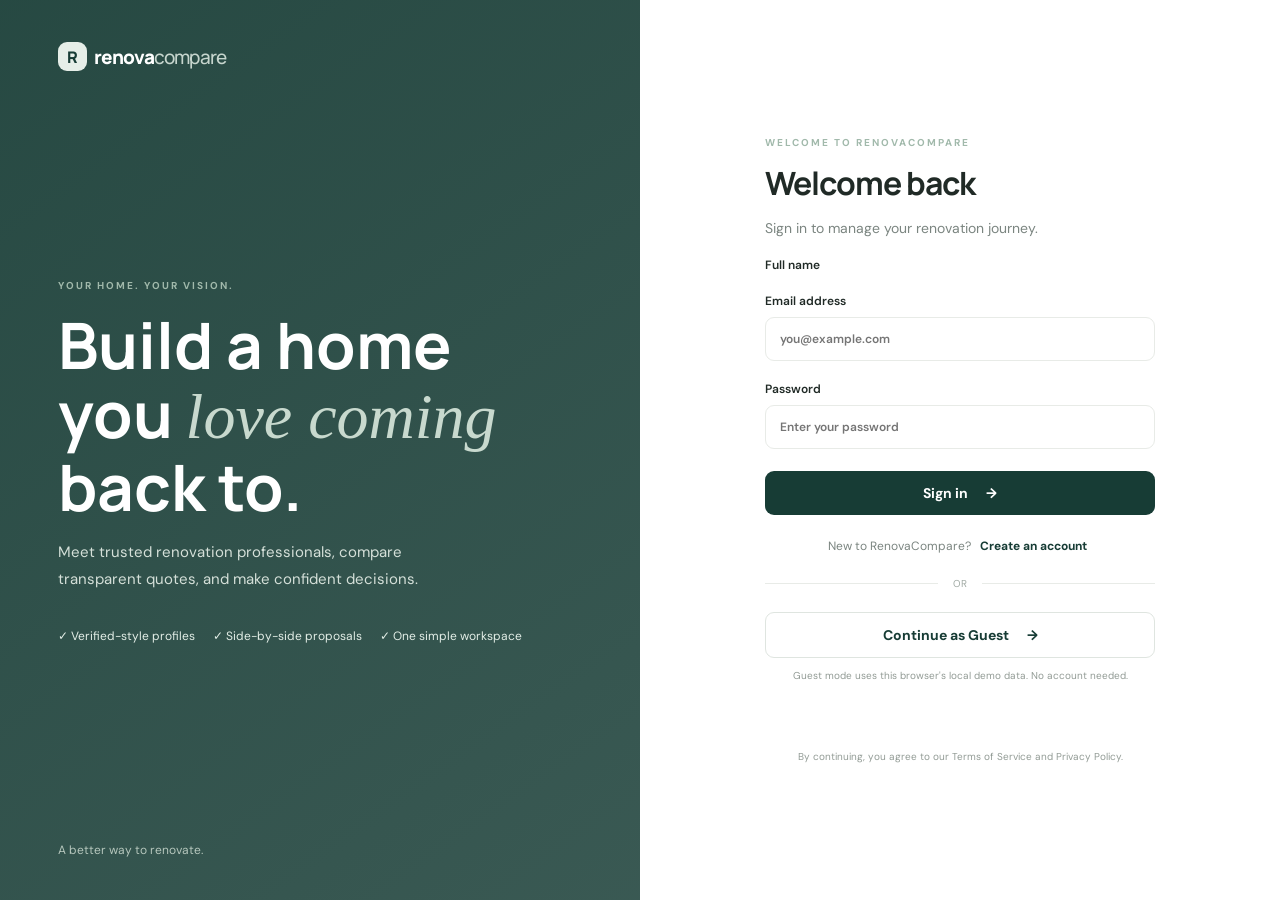
==== index.html @ 408010b1 "My First Github Project" ====
<!DOCTYPE html>
<html lang="en">
<head>
<meta charset="UTF-8"><meta name="viewport" content="width=device-width, initial-scale=1.0">
<meta name="theme-color" content="#173c35"><title>RenovaCompare — Renovation, made simpler</title>
<link rel="preconnect" href="https://fonts.googleapis.com"><link rel="preconnect" href="https://fonts.gstatic.com" crossorigin><link href="https://fonts.googleapis.com/css2?family=DM+Sans:wght@400;500;600;700&family=Manrope:wght@400;500;600;700;800&display=swap" rel="stylesheet">
<link rel="stylesheet" href="style.css">
</head>
<body>
<div id="authScreen" class="auth-screen">
  <div class="auth-visual"><div class="brand brand-light"><span class="brand-mark">R</span> renova<span>compare</span></div><div class="auth-copy"><p class="eyebrow">YOUR HOME. YOUR VISION.</p><h1>Build a home<br>you <em>love coming</em><br>back to.</h1><p>Meet trusted renovation professionals, compare transparent quotes, and make confident decisions.</p><div class="auth-proof"><span>✓ Verified-style profiles</span><span>✓ Side-by-side proposals</span><span>✓ One simple workspace</span></div></div><div class="auth-bottom">A better way to renovate.</div></div>
  <div class="auth-panel"><div class="auth-mobile-brand brand"><span class="brand-mark">R</span> renova<span>compare</span></div><div class="auth-box"><p class="eyebrow">WELCOME TO RENOVACOMPARE</p><h2 id="authTitle">Welcome back</h2><p class="muted" id="authSubtitle">Sign in to manage your renovation journey.</p>
    <form id="authForm"><label>Full name <input id="authName" placeholder="Your name" autocomplete="name" class="hidden"></label><label>Email address <input id="authEmail" type="email" placeholder="you@example.com" required></label><label>Password <input id="authPassword" type="password" placeholder="Enter your password" required minlength="4"></label><button class="btn btn-primary full" id="authSubmit">Sign in <span>→</span></button></form>
    <p class="auth-switch" id="authSwitch">New to RenovaCompare? <button type="button" class="text-btn" id="toggleAuth">Create an account</button></p><div class="or"><span>OR</span></div><button class="btn btn-outline full" id="guestBtn">Continue as Guest <span>→</span></button><p class="tiny center">Guest mode uses this browser's local demo data. No account needed.</p>
  </div><p class="tiny auth-legal">By continuing, you agree to our Terms of Service and Privacy Policy.</p></div>
</div>
<div id="app" class="app hidden">
<aside class="sidebar"><div class="brand"><span class="brand-mark">R</span> renova<span>compare</span></div><div class="workspace-label">WORKSPACE</div><nav><button class="nav-item active" data-page="overview"><span>▦</span> Overview</button><button class="nav-item" data-page="projects"><span>⌂</span> My projects <b id="projectNavCount">2</b></button><button class="nav-item" data-page="contractors"><span>♧</span> Find contractors</button><button class="nav-item" data-page="proposals"><span>▤</span> Compare proposals <b class="nav-dot" id="proposalNavDot"></b></button></nav><div class="sidebar-bottom"><div class="help-card"><div class="help-icon">✦</div><strong>Need a hand?</strong><p>Our renovation guide can help you get started.</p><button id="guideBtn">Explore guide →</button></div><button class="profile-mini" id="profileBtn"><span class="avatar" id="sideAvatar">G</span><span><strong id="sideName">Guest User</strong><small id="sideRole">Homeowner account</small></span><span class="dots">•••</span></button></div></aside>
<main class="main"><header class="topbar"><div><span class="crumb">Workspace</span><span class="crumb-sep">/</span><strong id="pageCrumb">Overview</strong></div><div class="top-actions"><span class="demo-pill"><i></i> Demo workspace</span><button class="icon-btn" id="notifBtn" aria-label="Notifications">♧<i></i></button><button class="avatar top-avatar" id="topAvatar">G</button></div></header>
<div class="content" id="pageContent"></div>
</main></div>
<div class="toast" id="toast"></div>
<div class="modal-backdrop hidden" id="modalBackdrop"><div class="modal" id="modal"><button class="modal-close" id="modalClose">×</button><div id="modalContent"></div></div></div>
<script src="app.js"></script>
</body></html>
---- style.css ----
:root{--green:#173c35;--green2:#24584d;--mint:#e8f1ec;--cream:#f7f7f3;--ink:#202a26;--muted:#7b8580;--line:#e8ebe7;--orange:#d98a55;--shadow:0 12px 40px #173c3510}*{box-sizing:border-box}body{margin:0;background:var(--cream);color:var(--ink);font-family:'DM Sans',sans-serif;font-size:14px}button,input,select,textarea{font:inherit}button{cursor:pointer}.hidden{display:none!important}.brand{font:800 19px Manrope,sans-serif;letter-spacing:-.8px;color:var(--green);display:flex;align-items:center;gap:7px}.brand>span:last-child{margin-left:-7px;color:#87918a;font-weight:500}.brand-mark{width:29px;height:29px;border-radius:9px;background:var(--green);color:white;display:grid;place-items:center;font:800 16px Manrope}.auth-screen{min-height:100vh;display:grid;grid-template-columns:1fr 1fr;background:white}.auth-visual{background:linear-gradient(145deg,#173c35ee,#173c35d9),url('https://images.unsplash.com/photo-1600210492486-724fe5c67fb0?auto=format&fit=crop&w=1500&q=85') center/cover;color:white;padding:42px 9%;display:flex;flex-direction:column;justify-content:space-between;min-height:700px}.brand-light{color:white}.brand-light>span:last-child{color:#c6d5cd}.brand-light .brand-mark{background:#e6eee8;color:var(--green)}.auth-copy{max-width:530px;margin:50px 0}.eyebrow{font-size:10px;letter-spacing:2px;font-weight:700;color:#a1b9ab}.auth-copy h1{font:700 clamp(43px,5vw,68px)/1.08 Manrope;margin:18px 0}.auth-copy h1 em{font-family:Georgia,serif;font-weight:400;color:#c8d9ce}.auth-copy>p:not(.eyebrow){font-size:15px;line-height:1.8;color:#d5e0d9;max-width:420px}.auth-proof{display:flex;flex-wrap:wrap;gap:18px;margin-top:35px;color:#e3eee7;font-size:12px}.auth-bottom{color:#b6c7bd;font-size:12px}.auth-panel{display:flex;flex-direction:column;align-items:center;justify-content:center;padding:45px}.auth-box{width:min(100%,390px)}.auth-box h2{font:700 32px Manrope;margin:12px 0 7px;letter-spacing:-1px}.muted{color:var(--muted)}label{display:block;font-size:12px;font-weight:600;margin:20px 0 0}input,select,textarea{display:block;width:100%;border:1px solid var(--line);background:#fff;border-radius:9px;padding:13px 14px;margin-top:8px;outline:none;color:var(--ink)}input:focus,select:focus,textarea:focus{border-color:#679183;box-shadow:0 0 0 3px #24584d12}.btn{border:0;border-radius:9px;padding:13px 17px;font-weight:700;display:inline-flex;align-items:center;justify-content:center;gap:18px}.btn-primary{background:var(--green);color:white}.btn-primary:hover{background:var(--green2)}.btn-outline{border:1px solid #dfe5e0;background:white;color:var(--green)}.full{width:100%;margin-top:22px}.auth-switch{text-align:center;color:var(--muted);font-size:12px;margin:22px 0}.text-btn{border:0;background:none;color:var(--green);font-weight:700}.or{display:flex;align-items:center;gap:15px;color:#a1aaa4;font-size:10px}.or:before,.or:after{content:'';height:1px;background:var(--line);flex:1}.tiny{font-size:10px;color:#929b95;line-height:1.6}.center{text-align:center}.auth-legal{margin-top:55px}.auth-mobile-brand{display:none}.app{min-height:100vh}.sidebar{width:248px;background:white;border-right:1px solid var(--line);position:fixed;inset:0 auto 0 0;padding:28px 18px;display:flex;flex-direction:column;z-index:2}.sidebar .brand{margin:0 8px 53px}.workspace-label{font-size:9px;letter-spacing:1.5px;color:#a0aaa3;font-weight:700;margin:0 10px 13px}.sidebar nav{display:grid;gap:6px}.nav-item{width:100%;border:0;background:transparent;text-align:left;padding:12px 13px;border-radius:8px;color:#69756e;display:flex;align-items:center;gap:13px;font-size:13px}.nav-item>span{font-size:17px;width:18px;text-align:center}.nav-item.active{background:#edf3ef;color:var(--green);font-weight:700}.nav-item b{margin-left:auto;font-size:10px;background:#f0f2ef;padding:3px 7px;border-radius:20px}.nav-dot{width:7px;height:7px;background:var(--orange);padding:0!important}.sidebar-bottom{margin-top:auto}.help-card{background:#f4f6f1;border-radius:12px;padding:16px;margin:0 2px 20px}.help-icon{color:#b8794b;font-size:20px}.help-card strong{display:block;margin:10px 0 5px}.help-card p{font-size:11px;line-height:1.6;color:var(--muted);margin:0 0 12px}.help-card button{border:0;background:none;color:var(--green);font-size:11px;font-weight:700;padding:0}.profile-mini{width:100%;display:flex;align-items:center;gap:10px;border:0;border-top:1px solid var(--line);padding:16px 3px 0;background:white;text-align:left}.avatar{width:34px;height:34px;border-radius:50%;display:grid;place-items:center;background:#e6eee8;color:var(--green);font-weight:700}.profile-mini strong,.profile-mini small{display:block}.profile-mini strong{font-size:11px}.profile-mini small{font-size:10px;color:var(--muted);margin-top:3px}.dots{margin-left:auto;color:#89948d}.main{margin-left:248px;min-height:100vh}.topbar{height:72px;background:#fff;border-bottom:1px solid var(--line);display:flex;align-items:center;justify-content:space-between;padding:0 4.2%;position:sticky;top:0;z-index:1}.crumb{color:#929c95;font-size:12px}.crumb-sep{padding:0 10px;color:#c5ccc7}.topbar strong{font-size:12px}.top-actions{display:flex;align-items:center;gap:20px}.demo-pill{font-size:10px;color:#6e7a72;background:#f4f6f2;border-radius:20px;padding:8px 11px}.demo-pill i{display:inline-block;width:6px;height:6px;background:#6a9b78;border-radius:50%;margin-right:6px}.icon-btn{border:0;background:none;font-size:18px;color:#64736a;position:relative}.icon-btn i{position:absolute;width:5px;height:5px;background:var(--orange);border-radius:50%;right:1px;top:2px}.top-avatar{border:0}.content{max-width:1320px;margin:auto;padding:38px 4.2% 60px}.welcome-row{display:flex;justify-content:space-between;align-items:flex-end;gap:20px;margin-bottom:28px}.welcome-row h1{font:700 29px Manrope;letter-spacing:-1px;margin:6px 0}.welcome-row p{margin:0;color:var(--muted);font-size:12px}.section-kicker{font-size:10px;color:#929d95;letter-spacing:1.4px;font-weight:700}.stats{display:grid;grid-template-columns:repeat(4,1fr);gap:15px;margin-bottom:25px}.stat-card{background:white;border:1px solid var(--line);border-radius:12px;padding:18px 19px}.stat-top{display:flex;justify-content:space-between;color:#89948d;font-size:11px}.stat-icon{width:30px;height:30px;border-radius:9px;background:#edf3ef;color:var(--green);display:grid;place-items:center;font-size:15px}.stat-number{font:700 27px Manrope;margin:14px 0 4px}.stat-foot{font-size:10px;color:#89948d}.stat-foot em{color:#568467;font-style:normal;font-weight:700}.dashboard-grid{display:grid;grid-template-columns:1.45fr 1fr;gap:18px}.panel{background:white;border:1px solid var(--line);border-radius:12px;padding:20px;margin-bottom:18px}.panel-head{display:flex;align-items:center;justify-content:space-between;margin-bottom:18px}.panel-head h3{font:700 14px Manrope;margin:0}.panel-head p{font-size:10px;color:var(--muted);margin:5px 0 0}.link-btn{border:0;background:none;color:var(--green);font-size:11px;font-weight:700}.project-row{display:flex;gap:14px;align-items:center;padding:13px 0;border-top:1px solid #f0f2ef}.project-thumb{width:67px;height:59px;object-fit:cover;border-radius:8px;background:#eee}.project-info{flex:1;min-width:0}.project-info strong{font-size:12px;display:block}.project-info small{font-size:10px;color:var(--muted);display:block;margin-top:5px}.project-meta{text-align:right}.project-meta strong{font-size:12px;display:block}.project-meta small{font-size:10px;color:var(--muted)}.status{font-size:9px;padding:5px 8px;border-radius:20px;background:#edf4ee;color:#4d7959;display:inline-block}.status.pending{background:#fff2e8;color:#a76b3d}.activity{display:flex;gap:12px;padding:12px 0;border-top:1px solid #f0f2ef}.activity-icon{width:30px;height:30px;border-radius:50%;background:#f1f4f0;display:grid;place-items:center;color:var(--green)}.activity strong{font-size:11px;display:block}.activity p{font-size:10px;color:var(--muted);margin:4px 0}.activity time{font-size:9px;color:#a0aaa3}.hero-banner{background:var(--green);border-radius:13px;padding:23px 26px;color:white;display:flex;justify-content:space-between;align-items:center;margin-bottom:22px;overflow:hidden;position:relative}.hero-banner:after{content:'⌂';font:180px Georgia;color:#ffffff0d;position:absolute;right:17%;top:-65px}.hero-banner h2{font:700 19px Manrope;margin:6px 0}.hero-banner p{font-size:11px;color:#c9d9d0;margin:0}.hero-banner .btn{background:#f4f7f3;color:var(--green);z-index:1;font-size:11px}.contractor-grid{display:grid;grid-template-columns:repeat(3,1fr);gap:15px}.contractor-card{background:white;border:1px solid var(--line);border-radius:12px;overflow:hidden}.contractor-cover{height:125px;object-fit:cover;width:100%;background:#e7e9e3}.contractor-body{padding:15px}.contractor-top{display:flex;justify-content:space-between;gap:8px}.contractor-body h3{font:700 13px Manrope;margin:0 0 5px}.contractor-body p{font-size:10px;color:var(--muted);margin:0}.rating{font-size:10px;color:#a66e37;white-space:nowrap}.tag-row{display:flex;flex-wrap:wrap;gap:6px;margin:13px 0}.tag{font-size:9px;padding:5px 7px;background:#f3f5f1;color:#647168;border-radius:5px}.contractor-foot{display:flex;justify-content:space-between;align-items:center;border-top:1px solid var(--line);padding-top:12px}.contractor-foot strong{font-size:11px}.contractor-foot button{border:0;background:none;color:var(--green);font-size:10px;font-weight:700}.toolbar{display:flex;gap:10px;margin:18px 0 20px;flex-wrap:wrap}.toolbar input{max-width:310px;margin:0}.toolbar select{max-width:180px;margin:0}.table-wrap{overflow:auto}.data-table{width:100%;border-collapse:collapse;min-width:600px}.data-table th{text-align:left;color:#929c95;font-size:9px;letter-spacing:.8px;padding:12px;border-bottom:1px solid var(--line)}.data-table td{padding:14px 12px;border-bottom:1px solid #f0f2ef;font-size:11px}.data-table td strong{font-size:11px}.empty{text-align:center;padding:40px 20px;color:var(--muted)}.empty h3{color:var(--ink);font:700 16px Manrope}.proposal-card{border:1px solid var(--line);border-radius:10px;padding:16px;margin-bottom:12px}.proposal-head{display:flex;justify-content:space-between;gap:15px}.proposal-head h3{font:700 13px Manrope;margin:0 0 5px}.proposal-head p{font-size:10px;color:var(--muted);margin:0}.proposal-price{font:700 18px Manrope}.proposal-details{display:flex;gap:22px;margin:15px 0;color:#68756c;font-size:10px}.proposal-actions{display:flex;gap:8px}.small-btn{padding:8px 11px;border-radius:7px;border:1px solid var(--line);background:white;color:var(--green);font-size:10px;font-weight:700}.small-btn.primary{background:var(--green);color:white;border-color:var(--green)}.modal-backdrop{position:fixed;inset:0;background:#13241dcc;z-index:10;display:grid;place-items:center;padding:20px}.modal{width:min(100%,510px);max-height:90vh;overflow:auto;background:white;border-radius:14px;padding:27px;position:relative}.modal-close{position:absolute;right:18px;top:13px;border:0;background:none;font-size:25px;color:#7e8981}.modal h2{font:700 21px Manrope;margin:0 30px 7px 0}.modal>p{font-size:11px;color:var(--muted);line-height:1.6}.modal label{margin-top:15px}.modal textarea{min-height:85px;resize:vertical}.modal .btn{margin-top:18px}.toast{position:fixed;bottom:25px;left:50%;transform:translate(-50%,20px);background:#203d33;color:white;padding:12px 18px;border-radius:8px;font-size:11px;opacity:0;pointer-events:none;transition:.25s;z-index:20}.toast.show{opacity:1;transform:translate(-50%,0)}.guide-list{display:grid;gap:12px;margin-top:20px}.guide-step{display:flex;gap:12px;align-items:flex-start}.guide-step b{width:25px;height:25px;background:#edf3ef;color:var(--green);border-radius:50%;display:grid;place-items:center;font-size:11px;flex:none}.guide-step strong{font-size:12px}.guide-step p{font-size:10px;color:var(--muted);margin:4px 0}
@media(max-width:1000px){.sidebar{width:215px}.main{margin-left:215px}.stats{grid-template-columns:repeat(2,1fr)}.contractor-grid{grid-template-columns:repeat(2,1fr)}}@media(max-width:700px){.auth-screen{grid-template-columns:1fr}.auth-visual{display:none}.auth-panel{min-height:100vh;padding:25px}.auth-mobile-brand{display:flex;margin-bottom:50px}.auth-legal{margin-top:35px}.sidebar{width:64px;padding:20px 8px}.sidebar .brand{margin:0 auto 40px;font-size:0}.sidebar .brand>span:last-child,.workspace-label,.nav-item:not(.active){font-size:0}.sidebar .brand-mark{font-size:16px}.nav-item{justify-content:center;padding:12px 5px;font-size:0}.nav-item>span{font-size:18px}.nav-item b,.sidebar-bottom .help-card,.profile-mini span:not(.avatar){display:none}.profile-mini{justify-content:center}.main{margin-left:64px}.topbar{padding:0 16px;height:60px}.demo-pill{display:none}.top-actions{gap:10px}.content{padding:25px 15px}.welcome-row{align-items:flex-start;flex-direction:column}.welcome-row h1{font-size:24px}.stats{gap:9px}.stat-card{padding:13px}.stat-number{font-size:22px}.dashboard-grid{grid-template-columns:1fr}.contractor-grid{grid-template-columns:1fr}.hero-banner{padding:18px;align-items:flex-start;gap:15px;flex-direction:column}.hero-banner:after{right:0}.project-meta{display:none}.project-thumb{width:55px;height:52px}}
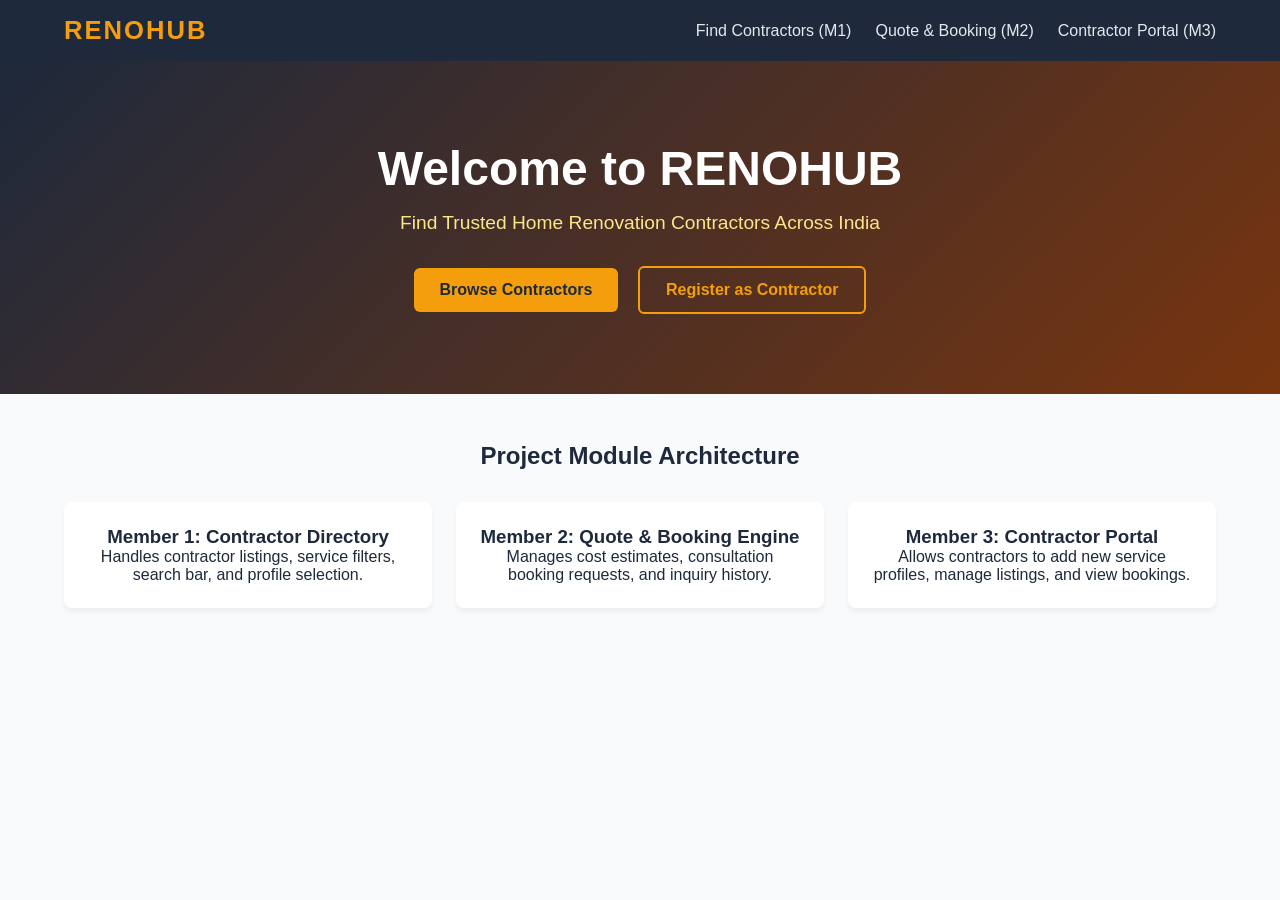
==== commit c5b70faa: "Add files via upload" ====
--- a/index.html
+++ b/index.html
@@ -1,25 +1,48 @@
 <!DOCTYPE html>
 <html lang="en">
 <head>
-<meta charset="UTF-8"><meta name="viewport" content="width=device-width, initial-scale=1.0">
-<meta name="theme-color" content="#173c35"><title>RenovaCompare — Renovation, made simpler</title>
-<link rel="preconnect" href="https://fonts.googleapis.com"><link rel="preconnect" href="https://fonts.gstatic.com" crossorigin><link href="https://fonts.googleapis.com/css2?family=DM+Sans:wght@400;500;600;700&family=Manrope:wght@400;500;600;700;800&display=swap" rel="stylesheet">
-<link rel="stylesheet" href="style.css">
+  <meta charset="UTF-8">
+  <meta name="viewport" content="width=device-width, initial-scale=1.0">
+  <title>RENOHUB | Home Renovation Contractor Marketplace</title>
+  <link rel="stylesheet" href="style.css">
 </head>
 <body>
-<div id="authScreen" class="auth-screen">
-  <div class="auth-visual"><div class="brand brand-light"><span class="brand-mark">R</span> renova<span>compare</span></div><div class="auth-copy"><p class="eyebrow">YOUR HOME. YOUR VISION.</p><h1>Build a home<br>you <em>love coming</em><br>back to.</h1><p>Meet trusted renovation professionals, compare transparent quotes, and make confident decisions.</p><div class="auth-proof"><span>✓ Verified-style profiles</span><span>✓ Side-by-side proposals</span><span>✓ One simple workspace</span></div></div><div class="auth-bottom">A better way to renovate.</div></div>
-  <div class="auth-panel"><div class="auth-mobile-brand brand"><span class="brand-mark">R</span> renova<span>compare</span></div><div class="auth-box"><p class="eyebrow">WELCOME TO RENOVACOMPARE</p><h2 id="authTitle">Welcome back</h2><p class="muted" id="authSubtitle">Sign in to manage your renovation journey.</p>
-    <form id="authForm"><label>Full name <input id="authName" placeholder="Your name" autocomplete="name" class="hidden"></label><label>Email address <input id="authEmail" type="email" placeholder="you@example.com" required></label><label>Password <input id="authPassword" type="password" placeholder="Enter your password" required minlength="4"></label><button class="btn btn-primary full" id="authSubmit">Sign in <span>→</span></button></form>
-    <p class="auth-switch" id="authSwitch">New to RenovaCompare? <button type="button" class="text-btn" id="toggleAuth">Create an account</button></p><div class="or"><span>OR</span></div><button class="btn btn-outline full" id="guestBtn">Continue as Guest <span>→</span></button><p class="tiny center">Guest mode uses this browser's local demo data. No account needed.</p>
-  </div><p class="tiny auth-legal">By continuing, you agree to our Terms of Service and Privacy Policy.</p></div>
-</div>
-<div id="app" class="app hidden">
-<aside class="sidebar"><div class="brand"><span class="brand-mark">R</span> renova<span>compare</span></div><div class="workspace-label">WORKSPACE</div><nav><button class="nav-item active" data-page="overview"><span>▦</span> Overview</button><button class="nav-item" data-page="projects"><span>⌂</span> My projects <b id="projectNavCount">2</b></button><button class="nav-item" data-page="contractors"><span>♧</span> Find contractors</button><button class="nav-item" data-page="proposals"><span>▤</span> Compare proposals <b class="nav-dot" id="proposalNavDot"></b></button></nav><div class="sidebar-bottom"><div class="help-card"><div class="help-icon">✦</div><strong>Need a hand?</strong><p>Our renovation guide can help you get started.</p><button id="guideBtn">Explore guide →</button></div><button class="profile-mini" id="profileBtn"><span class="avatar" id="sideAvatar">G</span><span><strong id="sideName">Guest User</strong><small id="sideRole">Homeowner account</small></span><span class="dots">•••</span></button></div></aside>
-<main class="main"><header class="topbar"><div><span class="crumb">Workspace</span><span class="crumb-sep">/</span><strong id="pageCrumb">Overview</strong></div><div class="top-actions"><span class="demo-pill"><i></i> Demo workspace</span><button class="icon-btn" id="notifBtn" aria-label="Notifications">♧<i></i></button><button class="avatar top-avatar" id="topAvatar">G</button></div></header>
-<div class="content" id="pageContent"></div>
-</main></div>
-<div class="toast" id="toast"></div>
-<div class="modal-backdrop hidden" id="modalBackdrop"><div class="modal" id="modal"><button class="modal-close" id="modalClose">×</button><div id="modalContent"></div></div></div>
-<script src="app.js"></script>
-</body></html>
+  <nav class="navbar">
+    <div class="logo">RENOHUB</div>
+    <ul class="nav-links">
+      <li><a href="member1/contractors.html">Find Contractors (M1)</a></li>
+      <li><a href="member2/quotes.html">Quote &amp; Booking (M2)</a></li>
+      <li><a href="member3/portal.html">Contractor Portal (M3)</a></li>
+    </ul>
+  </nav>
+
+  <header class="hero">
+    <h1>Welcome to RENOHUB</h1>
+    <p>Find Trusted Home Renovation Contractors Across India</p>
+    <div class="hero-buttons">
+      <a href="member1/contractors.html" class="btn primary">Browse Contractors</a>
+      <a href="member3/portal.html" class="btn secondary">Register as Contractor</a>
+    </div>
+  </header>
+
+  <section class="team-section">
+    <h2>Project Module Architecture</h2>
+    <div class="module-grid">
+      <div class="card">
+        <h3>Member 1: Contractor Directory</h3>
+        <p>Handles contractor listings, service filters, search bar, and profile selection.</p>
+      </div>
+      <div class="card">
+        <h3>Member 2: Quote &amp; Booking Engine</h3>
+        <p>Manages cost estimates, consultation booking requests, and inquiry history.</p>
+      </div>
+      <div class="card">
+        <h3>Member 3: Contractor Portal</h3>
+        <p>Allows contractors to add new service profiles, manage listings, and view bookings.</p>
+      </div>
+    </div>
+  </section>
+
+  <script src="app.js"></script>
+</body>
+</html>
--- a/style.css
+++ b/style.css
@@ -1,2 +1,120 @@
-:root{--green:#173c35;--green2:#24584d;--mint:#e8f1ec;--cream:#f7f7f3;--ink:#202a26;--muted:#7b8580;--line:#e8ebe7;--orange:#d98a55;--shadow:0 12px 40px #173c3510}*{box-sizing:border-box}body{margin:0;background:var(--cream);color:var(--ink);font-family:'DM Sans',sans-serif;font-size:14px}button,input,select,textarea{font:inherit}button{cursor:pointer}.hidden{display:none!important}.brand{font:800 19px Manrope,sans-serif;letter-spacing:-.8px;color:var(--green);display:flex;align-items:center;gap:7px}.brand>span:last-child{margin-left:-7px;color:#87918a;font-weight:500}.brand-mark{width:29px;height:29px;border-radius:9px;background:var(--green);color:white;display:grid;place-items:center;font:800 16px Manrope}.auth-screen{min-height:100vh;display:grid;grid-template-columns:1fr 1fr;background:white}.auth-visual{background:linear-gradient(145deg,#173c35ee,#173c35d9),url('https://images.unsplash.com/photo-1600210492486-724fe5c67fb0?auto=format&fit=crop&w=1500&q=85') center/cover;color:white;padding:42px 9%;display:flex;flex-direction:column;justify-content:space-between;min-height:700px}.brand-light{color:white}.brand-light>span:last-child{color:#c6d5cd}.brand-light .brand-mark{background:#e6eee8;color:var(--green)}.auth-copy{max-width:530px;margin:50px 0}.eyebrow{font-size:10px;letter-spacing:2px;font-weight:700;color:#a1b9ab}.auth-copy h1{font:700 clamp(43px,5vw,68px)/1.08 Manrope;margin:18px 0}.auth-copy h1 em{font-family:Georgia,serif;font-weight:400;color:#c8d9ce}.auth-copy>p:not(.eyebrow){font-size:15px;line-height:1.8;color:#d5e0d9;max-width:420px}.auth-proof{display:flex;flex-wrap:wrap;gap:18px;margin-top:35px;color:#e3eee7;font-size:12px}.auth-bottom{color:#b6c7bd;font-size:12px}.auth-panel{display:flex;flex-direction:column;align-items:center;justify-content:center;padding:45px}.auth-box{width:min(100%,390px)}.auth-box h2{font:700 32px Manrope;margin:12px 0 7px;letter-spacing:-1px}.muted{color:var(--muted)}label{display:block;font-size:12px;font-weight:600;margin:20px 0 0}input,select,textarea{display:block;width:100%;border:1px solid var(--line);background:#fff;border-radius:9px;padding:13px 14px;margin-top:8px;outline:none;color:var(--ink)}input:focus,select:focus,textarea:focus{border-color:#679183;box-shadow:0 0 0 3px #24584d12}.btn{border:0;border-radius:9px;padding:13px 17px;font-weight:700;display:inline-flex;align-items:center;justify-content:center;gap:18px}.btn-primary{background:var(--green);color:white}.btn-primary:hover{background:var(--green2)}.btn-outline{border:1px solid #dfe5e0;background:white;color:var(--green)}.full{width:100%;margin-top:22px}.auth-switch{text-align:center;color:var(--muted);font-size:12px;margin:22px 0}.text-btn{border:0;background:none;color:var(--green);font-weight:700}.or{display:flex;align-items:center;gap:15px;color:#a1aaa4;font-size:10px}.or:before,.or:after{content:'';height:1px;background:var(--line);flex:1}.tiny{font-size:10px;color:#929b95;line-height:1.6}.center{text-align:center}.auth-legal{margin-top:55px}.auth-mobile-brand{display:none}.app{min-height:100vh}.sidebar{width:248px;background:white;border-right:1px solid var(--line);position:fixed;inset:0 auto 0 0;padding:28px 18px;display:flex;flex-direction:column;z-index:2}.sidebar .brand{margin:0 8px 53px}.workspace-label{font-size:9px;letter-spacing:1.5px;color:#a0aaa3;font-weight:700;margin:0 10px 13px}.sidebar nav{display:grid;gap:6px}.nav-item{width:100%;border:0;background:transparent;text-align:left;padding:12px 13px;border-radius:8px;color:#69756e;display:flex;align-items:center;gap:13px;font-size:13px}.nav-item>span{font-size:17px;width:18px;text-align:center}.nav-item.active{background:#edf3ef;color:var(--green);font-weight:700}.nav-item b{margin-left:auto;font-size:10px;background:#f0f2ef;padding:3px 7px;border-radius:20px}.nav-dot{width:7px;height:7px;background:var(--orange);padding:0!important}.sidebar-bottom{margin-top:auto}.help-card{background:#f4f6f1;border-radius:12px;padding:16px;margin:0 2px 20px}.help-icon{color:#b8794b;font-size:20px}.help-card strong{display:block;margin:10px 0 5px}.help-card p{font-size:11px;line-height:1.6;color:var(--muted);margin:0 0 12px}.help-card button{border:0;background:none;color:var(--green);font-size:11px;font-weight:700;padding:0}.profile-mini{width:100%;display:flex;align-items:center;gap:10px;border:0;border-top:1px solid var(--line);padding:16px 3px 0;background:white;text-align:left}.avatar{width:34px;height:34px;border-radius:50%;display:grid;place-items:center;background:#e6eee8;color:var(--green);font-weight:700}.profile-mini strong,.profile-mini small{display:block}.profile-mini strong{font-size:11px}.profile-mini small{font-size:10px;color:var(--muted);margin-top:3px}.dots{margin-left:auto;color:#89948d}.main{margin-left:248px;min-height:100vh}.topbar{height:72px;background:#fff;border-bottom:1px solid var(--line);display:flex;align-items:center;justify-content:space-between;padding:0 4.2%;position:sticky;top:0;z-index:1}.crumb{color:#929c95;font-size:12px}.crumb-sep{padding:0 10px;color:#c5ccc7}.topbar strong{font-size:12px}.top-actions{display:flex;align-items:center;gap:20px}.demo-pill{font-size:10px;color:#6e7a72;background:#f4f6f2;border-radius:20px;padding:8px 11px}.demo-pill i{display:inline-block;width:6px;height:6px;background:#6a9b78;border-radius:50%;margin-right:6px}.icon-btn{border:0;background:none;font-size:18px;color:#64736a;position:relative}.icon-btn i{position:absolute;width:5px;height:5px;background:var(--orange);border-radius:50%;right:1px;top:2px}.top-avatar{border:0}.content{max-width:1320px;margin:auto;padding:38px 4.2% 60px}.welcome-row{display:flex;justify-content:space-between;align-items:flex-end;gap:20px;margin-bottom:28px}.welcome-row h1{font:700 29px Manrope;letter-spacing:-1px;margin:6px 0}.welcome-row p{margin:0;color:var(--muted);font-size:12px}.section-kicker{font-size:10px;color:#929d95;letter-spacing:1.4px;font-weight:700}.stats{display:grid;grid-template-columns:repeat(4,1fr);gap:15px;margin-bottom:25px}.stat-card{background:white;border:1px solid var(--line);border-radius:12px;padding:18px 19px}.stat-top{display:flex;justify-content:space-between;color:#89948d;font-size:11px}.stat-icon{width:30px;height:30px;border-radius:9px;background:#edf3ef;color:var(--green);display:grid;place-items:center;font-size:15px}.stat-number{font:700 27px Manrope;margin:14px 0 4px}.stat-foot{font-size:10px;color:#89948d}.stat-foot em{color:#568467;font-style:normal;font-weight:700}.dashboard-grid{display:grid;grid-template-columns:1.45fr 1fr;gap:18px}.panel{background:white;border:1px solid var(--line);border-radius:12px;padding:20px;margin-bottom:18px}.panel-head{display:flex;align-items:center;justify-content:space-between;margin-bottom:18px}.panel-head h3{font:700 14px Manrope;margin:0}.panel-head p{font-size:10px;color:var(--muted);margin:5px 0 0}.link-btn{border:0;background:none;color:var(--green);font-size:11px;font-weight:700}.project-row{display:flex;gap:14px;align-items:center;padding:13px 0;border-top:1px solid #f0f2ef}.project-thumb{width:67px;height:59px;object-fit:cover;border-radius:8px;background:#eee}.project-info{flex:1;min-width:0}.project-info strong{font-size:12px;display:block}.project-info small{font-size:10px;color:var(--muted);display:block;margin-top:5px}.project-meta{text-align:right}.project-meta strong{font-size:12px;display:block}.project-meta small{font-size:10px;color:var(--muted)}.status{font-size:9px;padding:5px 8px;border-radius:20px;background:#edf4ee;color:#4d7959;display:inline-block}.status.pending{background:#fff2e8;color:#a76b3d}.activity{display:flex;gap:12px;padding:12px 0;border-top:1px solid #f0f2ef}.activity-icon{width:30px;height:30px;border-radius:50%;background:#f1f4f0;display:grid;place-items:center;color:var(--green)}.activity strong{font-size:11px;display:block}.activity p{font-size:10px;color:var(--muted);margin:4px 0}.activity time{font-size:9px;color:#a0aaa3}.hero-banner{background:var(--green);border-radius:13px;padding:23px 26px;color:white;display:flex;justify-content:space-between;align-items:center;margin-bottom:22px;overflow:hidden;position:relative}.hero-banner:after{content:'⌂';font:180px Georgia;color:#ffffff0d;position:absolute;right:17%;top:-65px}.hero-banner h2{font:700 19px Manrope;margin:6px 0}.hero-banner p{font-size:11px;color:#c9d9d0;margin:0}.hero-banner .btn{background:#f4f7f3;color:var(--green);z-index:1;font-size:11px}.contractor-grid{display:grid;grid-template-columns:repeat(3,1fr);gap:15px}.contractor-card{background:white;border:1px solid var(--line);border-radius:12px;overflow:hidden}.contractor-cover{height:125px;object-fit:cover;width:100%;background:#e7e9e3}.contractor-body{padding:15px}.contractor-top{display:flex;justify-content:space-between;gap:8px}.contractor-body h3{font:700 13px Manrope;margin:0 0 5px}.contractor-body p{font-size:10px;color:var(--muted);margin:0}.rating{font-size:10px;color:#a66e37;white-space:nowrap}.tag-row{display:flex;flex-wrap:wrap;gap:6px;margin:13px 0}.tag{font-size:9px;padding:5px 7px;background:#f3f5f1;color:#647168;border-radius:5px}.contractor-foot{display:flex;justify-content:space-between;align-items:center;border-top:1px solid var(--line);padding-top:12px}.contractor-foot strong{font-size:11px}.contractor-foot button{border:0;background:none;color:var(--green);font-size:10px;font-weight:700}.toolbar{display:flex;gap:10px;margin:18px 0 20px;flex-wrap:wrap}.toolbar input{max-width:310px;margin:0}.toolbar select{max-width:180px;margin:0}.table-wrap{overflow:auto}.data-table{width:100%;border-collapse:collapse;min-width:600px}.data-table th{text-align:left;color:#929c95;font-size:9px;letter-spacing:.8px;padding:12px;border-bottom:1px solid var(--line)}.data-table td{padding:14px 12px;border-bottom:1px solid #f0f2ef;font-size:11px}.data-table td strong{font-size:11px}.empty{text-align:center;padding:40px 20px;color:var(--muted)}.empty h3{color:var(--ink);font:700 16px Manrope}.proposal-card{border:1px solid var(--line);border-radius:10px;padding:16px;margin-bottom:12px}.proposal-head{display:flex;justify-content:space-between;gap:15px}.proposal-head h3{font:700 13px Manrope;margin:0 0 5px}.proposal-head p{font-size:10px;color:var(--muted);margin:0}.proposal-price{font:700 18px Manrope}.proposal-details{display:flex;gap:22px;margin:15px 0;color:#68756c;font-size:10px}.proposal-actions{display:flex;gap:8px}.small-btn{padding:8px 11px;border-radius:7px;border:1px solid var(--line);background:white;color:var(--green);font-size:10px;font-weight:700}.small-btn.primary{background:var(--green);color:white;border-color:var(--green)}.modal-backdrop{position:fixed;inset:0;background:#13241dcc;z-index:10;display:grid;place-items:center;padding:20px}.modal{width:min(100%,510px);max-height:90vh;overflow:auto;background:white;border-radius:14px;padding:27px;position:relative}.modal-close{position:absolute;right:18px;top:13px;border:0;background:none;font-size:25px;color:#7e8981}.modal h2{font:700 21px Manrope;margin:0 30px 7px 0}.modal>p{font-size:11px;color:var(--muted);line-height:1.6}.modal label{margin-top:15px}.modal textarea{min-height:85px;resize:vertical}.modal .btn{margin-top:18px}.toast{position:fixed;bottom:25px;left:50%;transform:translate(-50%,20px);background:#203d33;color:white;padding:12px 18px;border-radius:8px;font-size:11px;opacity:0;pointer-events:none;transition:.25s;z-index:20}.toast.show{opacity:1;transform:translate(-50%,0)}.guide-list{display:grid;gap:12px;margin-top:20px}.guide-step{display:flex;gap:12px;align-items:flex-start}.guide-step b{width:25px;height:25px;background:#edf3ef;color:var(--green);border-radius:50%;display:grid;place-items:center;font-size:11px;flex:none}.guide-step strong{font-size:12px}.guide-step p{font-size:10px;color:var(--muted);margin:4px 0}
-@media(max-width:1000px){.sidebar{width:215px}.main{margin-left:215px}.stats{grid-template-columns:repeat(2,1fr)}.contractor-grid{grid-template-columns:repeat(2,1fr)}}@media(max-width:700px){.auth-screen{grid-template-columns:1fr}.auth-visual{display:none}.auth-panel{min-height:100vh;padding:25px}.auth-mobile-brand{display:flex;margin-bottom:50px}.auth-legal{margin-top:35px}.sidebar{width:64px;padding:20px 8px}.sidebar .brand{margin:0 auto 40px;font-size:0}.sidebar .brand>span:last-child,.workspace-label,.nav-item:not(.active){font-size:0}.sidebar .brand-mark{font-size:16px}.nav-item{justify-content:center;padding:12px 5px;font-size:0}.nav-item>span{font-size:18px}.nav-item b,.sidebar-bottom .help-card,.profile-mini span:not(.avatar){display:none}.profile-mini{justify-content:center}.main{margin-left:64px}.topbar{padding:0 16px;height:60px}.demo-pill{display:none}.top-actions{gap:10px}.content{padding:25px 15px}.welcome-row{align-items:flex-start;flex-direction:column}.welcome-row h1{font-size:24px}.stats{gap:9px}.stat-card{padding:13px}.stat-number{font-size:22px}.dashboard-grid{grid-template-columns:1fr}.contractor-grid{grid-template-columns:1fr}.hero-banner{padding:18px;align-items:flex-start;gap:15px;flex-direction:column}.hero-banner:after{right:0}.project-meta{display:none}.project-thumb{width:55px;height:52px}}
+* {
+  margin: 0;
+  padding: 0;
+  box-sizing: border-box;
+  font-family: 'Segoe UI', Tahoma, Geneva, Verdana, sans-serif;
+}
+
+body {
+  background-color: #f8fafc;
+  color: #1e293b;
+}
+
+.navbar {
+  display: flex;
+  justify-content: space-between;
+  align-items: center;
+  background-color: #1e293b;
+  padding: 1rem 5%;
+  color: #ffffff;
+}
+
+.logo {
+  font-size: 1.6rem;
+  font-weight: bold;
+  letter-spacing: 2px;
+  color: #f59e0b;
+}
+
+.nav-links {
+  list-style: none;
+  display: flex;
+  gap: 1.5rem;
+}
+
+.nav-links a {
+  color: #e2e8f0;
+  text-decoration: none;
+  font-weight: 500;
+  transition: color 0.3s;
+}
+
+.nav-links a:hover, .nav-links a.active {
+  color: #f59e0b;
+}
+
+.hero {
+  text-align: center;
+  padding: 5rem 1rem;
+  background: linear-gradient(135deg, #1e293b, #78350f);
+  color: white;
+}
+
+.hero h1 {
+  font-size: 3rem;
+  margin-bottom: 1rem;
+}
+
+.hero p {
+  font-size: 1.2rem;
+  margin-bottom: 2rem;
+  color: #fde68a;
+}
+
+.btn {
+  padding: 0.8rem 1.6rem;
+  border-radius: 6px;
+  text-decoration: none;
+  font-weight: bold;
+  cursor: pointer;
+  border: none;
+  display: inline-block;
+  transition: 0.3s;
+}
+
+.btn.primary {
+  background-color: #f59e0b;
+  color: #1e293b;
+}
+
+.btn.primary:hover {
+  background-color: #d97706;
+  color: white;
+}
+
+.btn.secondary {
+  background-color: transparent;
+  border: 2px solid #f59e0b;
+  color: #f59e0b;
+  margin-left: 1rem;
+}
+
+.btn.secondary:hover {
+  background-color: #f59e0b;
+  color: #1e293b;
+}
+
+.team-section {
+  padding: 3rem 5%;
+  text-align: center;
+}
+
+.module-grid {
+  display: grid;
+  grid-template-columns: repeat(auto-fit, minmax(260px, 1fr));
+  gap: 1.5rem;
+  margin-top: 2rem;
+}
+
+.card {
+  background: white;
+  padding: 1.5rem;
+  border-radius: 8px;
+  box-shadow: 0 4px 6px rgba(0, 0, 0, 0.05);
+}
+
+.container {
+  max-width: 1100px;
+  margin: 2rem auto;
+  padding: 0 1rem;
+}
